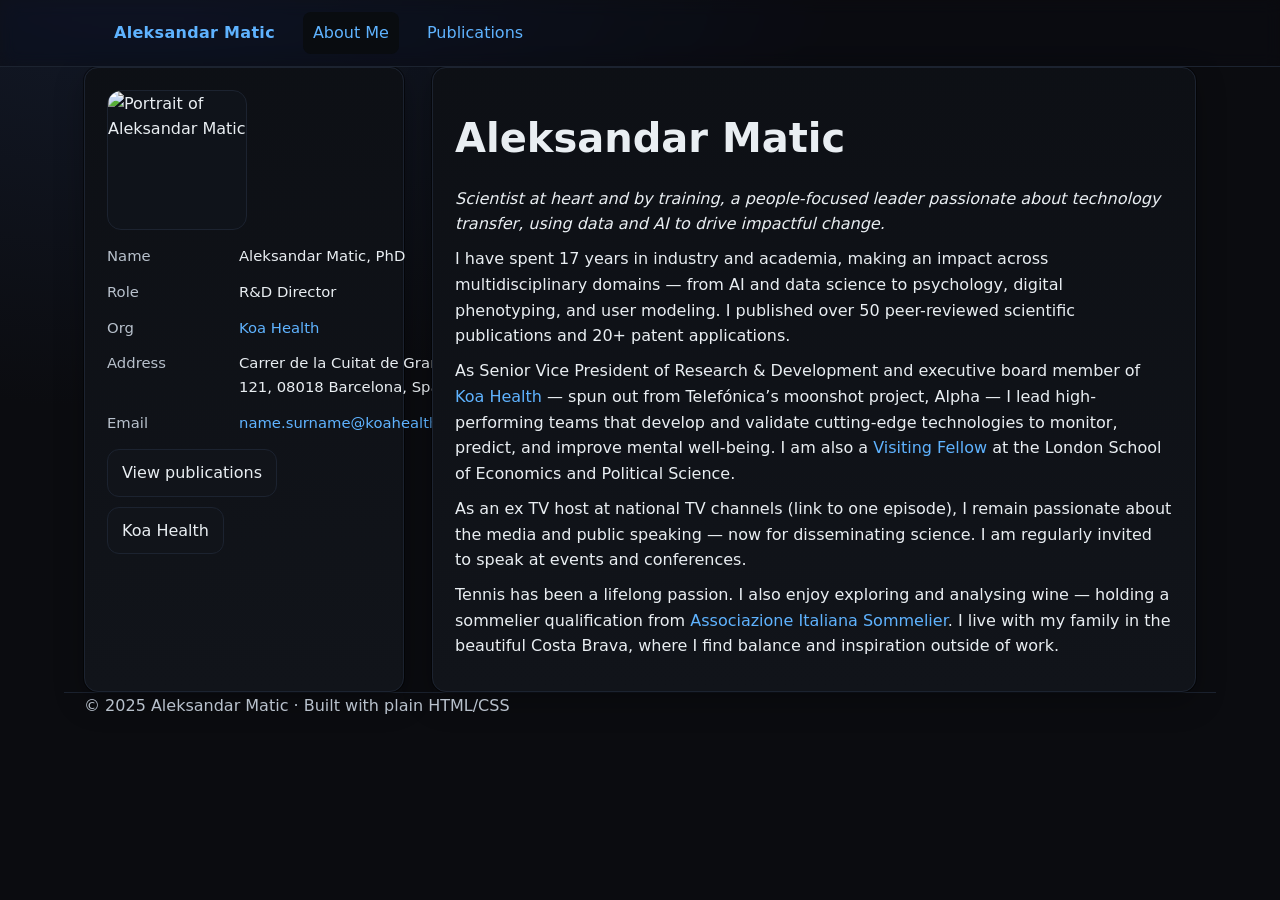
==== index.html @ 0fbc9939 "Add files via upload" ====
<!doctype html>
<html lang="en">
<head>
<meta charset="utf-8">
<meta name="viewport" content="width=device-width, initial-scale=1">
<title>About Me | Aleksandar Matic</title>
<meta name="description" content="Aleksandar Matic, PhD — R&D Director focused on technology transfer and applying data & AI for mental well-being.">
<link rel="stylesheet" href="/styles.css">
<link rel="icon" href="/favicon.ico">
<meta property="og:title" content="Aleksandar Matic — About">
<meta property="og:description" content="Scientist at heart; people-focused leader in AI for mental health.">
<meta property="og:type" content="website">
<meta property="og:url" content="https://www.matic.im/">
<script type="application/ld+json">
{
  "@context": "https://schema.org",
  "@type": "Person",
  "name": "Aleksandar Matic",
  "jobTitle": "R&D Director",
  "affiliation": {
    "@type": "Organization",
    "name": "Koa Health",
    "url": "https://www.koahealth.com"
  },
  "address": {
    "@type": "PostalAddress",
    "addressLocality": "Barcelona",
    "postalCode": "08018",
    "streetAddress": "Carrer de la Cuitat de Granada 121",
    "addressCountry": "ES"
  },
  "url": "https://www.matic.im/",
  "sameAs": [
    "https://www.koahealth.com"
  ],
  "email": "name.surname@koahealth.com"
}
</script>
</head>
<body>
<header>
  <div class="container">
    <nav>
      <a class="brand" href="/">Aleksandar Matic</a>
      <a href="/" aria-current="page">About Me</a>
      <a href="/publications.html">Publications</a>
    </nav>
  </div>
</header>
<main class="container">
  <div class="grid">
    <aside class="card">
      <img class="avatar" src="/assets/profile.png" alt="Portrait of Aleksandar Matic">
      <dl class="kv small">
        <dt>Name</dt><dd>Aleksandar Matic, PhD</dd>
        <dt>Role</dt><dd>R&amp;D Director</dd>
        <dt>Org</dt><dd><a href="https://www.koahealth.com" rel="noopener">Koa Health</a></dd>
        <dt>Address</dt><dd>Carrer de la Cuitat de Granada 121, 08018 Barcelona, Spain</dd>
        <dt>Email</dt><dd><a href="mailto:name.surname@koahealth.com">name.surname@koahealth.com</a></dd>
      </dl>
      <div class="cta">
        <a class="btn" href="/publications.html">View publications</a>
        <a class="btn" href="https://www.koahealth.com" rel="noopener">Koa Health</a>
      </div>
    </aside>
    <section class="card prose">
      <h1>Aleksandar Matic</h1>
      <p class="muted"><em>Scientist at heart and by training, a people-focused leader passionate about technology transfer, using data and AI to drive impactful change.</em></p>
      <p>I have spent 17 years in industry and academia, making an impact across multidisciplinary domains — from AI and data science to psychology, digital phenotyping, and user modeling. I published over 50 peer-reviewed scientific publications and 20+ patent applications.</p>
      <p>As Senior Vice President of Research &amp; Development and executive board member of <a href="https://www.koahealth.com" rel="noopener">Koa Health</a> — spun out from Telefónica’s moonshot project, Alpha — I lead high-performing teams that develop and validate cutting-edge technologies to monitor, predict, and improve mental well-being. I am also a <a href="https://www.lse.ac.uk" rel="noopener">Visiting Fellow</a> at the London School of Economics and Political Science.</p>
      <p>As an ex TV host at national TV channels (link to one episode), I remain passionate about the media and public speaking — now for disseminating science. I am regularly invited to speak at events and conferences.</p>
      <p>Tennis has been a lifelong passion. I also enjoy exploring and analysing wine — holding a sommelier qualification from <a href="https://www.aisitalia.it" rel="noopener">Associazione Italiana Sommelier</a>. I live with my family in the beautiful Costa Brava, where I find balance and inspiration outside of work.</p>
    </section>
  </div>
</main>
<footer class="container">
  <div>© 2025 Aleksandar Matic · Built with plain HTML/CSS</div>
</footer>
</body>
</html>
---- styles.css ----
:root{
  --maxw: 72rem;
  --pad: clamp(14px, 1.8vw, 20px);
  --radius: 14px;
  --bg: #0b0c10;
  --fg: #e9eef2;
  --muted: #b8c1cc;
  --link: #5fb3ff;
  --card: #11141a;
  --border: #1c2330;
}
*{box-sizing:border-box}
html{color-scheme:dark;scroll-behavior:smooth}
body{
  margin:0;
  font: 16px/1.6 system-ui, -apple-system, Segoe UI, Roboto, Helvetica, Arial, Apple Color Emoji, Segoe UI Emoji;
  background: radial-gradient(1200px 800px at 10% -10%, #121826 10%, transparent 60%) no-repeat, var(--bg);
  color: var(--fg);
}
a{color:var(--link);text-decoration:none}
a:hover{text-decoration:underline}
.container{max-width:var(--maxw);margin:0 auto;padding:0 var(--pad)}
header{
  position: sticky; top:0; backdrop-filter:saturate(160%) blur(8px);
  background: color-mix(in oklab, var(--bg), transparent 60%);
  border-bottom:1px solid var(--border);
}
nav{display:flex;align-items:center;gap:18px; padding:12px var(--pad)}
nav .brand{font-weight:700;letter-spacing:.3px}
nav a{padding:8px 10px;border-radius:8px}
nav a[aria-current="page"]{background:color-mix(in oklab,var(--card),#000 20%);}
main{padding-block: clamp(20px, 6vw, 60px)}
.grid{display:grid;grid-template-columns:1fr; gap: clamp(16px, 3vw, 28px)}
@media (min-width: 860px){.grid{grid-template-columns: 320px 1fr}}
.card{
  background: linear-gradient(180deg, color-mix(in oklab, var(--card), #000 10%), color-mix(in oklab, var(--card), #000 0%));
  border:1px solid var(--border);
  border-radius: var(--radius);
  padding: clamp(14px, 2vw, 22px);
  box-shadow: 0 0 0 1px color-mix(in oklab, #000, transparent 50%), 0 10px 30px rgba(0,0,0,.28);
}
h1,h2,h3{line-height:1.2;margin:.6em 0}
h1{font-size: clamp(26px, 4.2vw, 40px)}
h2{font-size: clamp(20px, 3vw, 26px)}
h3{font-size: clamp(18px, 2.6vw, 22px)}
.prose p{margin:.6em 0;color:var(--fg)}
.muted{color:var(--muted)}
.avatar{
  width:140px; aspect-ratio:1/1; border-radius: 14px; display:block; object-fit:cover;
  border:1px solid var(--border); background:#0f131a;
}
.kv{display:grid;grid-template-columns:120px 1fr;gap:12px;align-items:start}
.kv dt{color:var(--muted)}
.kv dd{margin:0}
.cta{display:flex;gap:10px;flex-wrap:wrap;margin-top:10px}
.btn{
  border:1px solid var(--border); padding:10px 14px;border-radius:12px;background:var(--card);color:var(--fg);text-decoration:none
}
.btn:hover{border-color:color-mix(in oklab, var(--link), var(--border) 70%)}
.publist{list-style: none; padding:0; margin:0}
.publist li{padding:12px;border-bottom:1px dashed var(--border)}
.publist li a{word-break:break-word}
footer{padding: 40px var(--pad); border-top:1px solid var(--border); color:var(--muted)}
.small{font-size:.925rem}
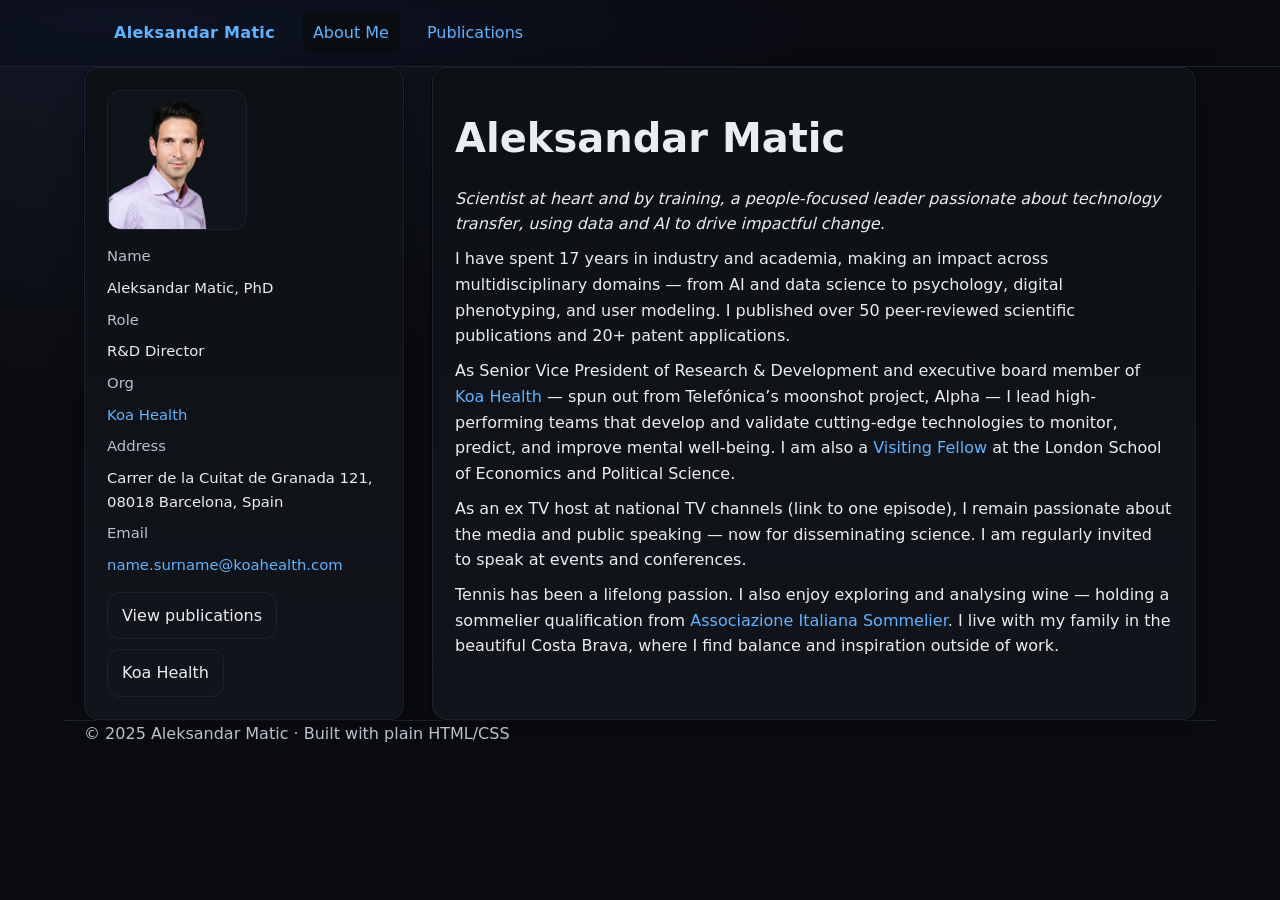
==== commit b753a84c: "Add files via upload" ====
--- a/index.html
+++ b/index.html
@@ -50,7 +50,7 @@
 <main class="container">
   <div class="grid">
     <aside class="card">
-      <img class="avatar" src="/assets/profile.png" alt="Portrait of Aleksandar Matic">
+      <img class="avatar" src="/assets/Profile.png" alt="Portrait of Aleksandar Matic">
       <dl class="kv small">
         <dt>Name</dt><dd>Aleksandar Matic, PhD</dd>
         <dt>Role</dt><dd>R&amp;D Director</dd>
--- a/styles.css
+++ b/styles.css
@@ -50,7 +50,14 @@
   width:140px; aspect-ratio:1/1; border-radius: 14px; display:block; object-fit:cover;
   border:1px solid var(--border); background:#0f131a;
 }
-.kv{display:grid;grid-template-columns:120px 1fr;gap:12px;align-items:start}
+.kv {
+  display:grid;
+  grid-template-columns:1fr;
+  gap:8px;
+  align-items:start;
+  word-break:break-word;
+}
+
 .kv dt{color:var(--muted)}
 .kv dd{margin:0}
 .cta{display:flex;gap:10px;flex-wrap:wrap;margin-top:10px}
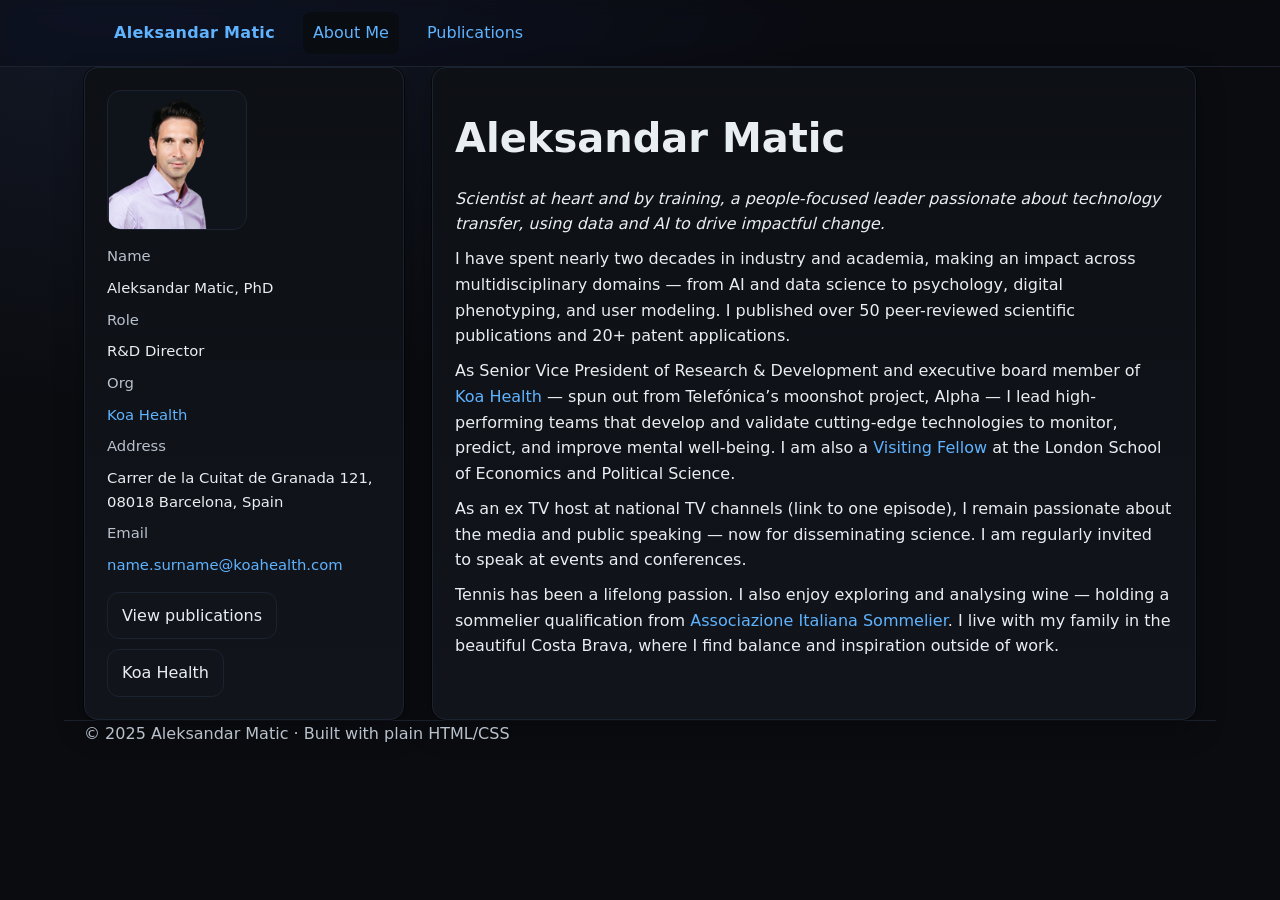
==== commit 4284cefe: "Add files via upload" ====
--- a/index.html
+++ b/index.html
@@ -66,7 +66,7 @@
     <section class="card prose">
       <h1>Aleksandar Matic</h1>
       <p class="muted"><em>Scientist at heart and by training, a people-focused leader passionate about technology transfer, using data and AI to drive impactful change.</em></p>
-      <p>I have spent 17 years in industry and academia, making an impact across multidisciplinary domains — from AI and data science to psychology, digital phenotyping, and user modeling. I published over 50 peer-reviewed scientific publications and 20+ patent applications.</p>
+      <p>I have spent nearly two decades in industry and academia, making an impact across multidisciplinary domains — from AI and data science to psychology, digital phenotyping, and user modeling. I published over 50 peer-reviewed scientific publications and 20+ patent applications.</p>
       <p>As Senior Vice President of Research &amp; Development and executive board member of <a href="https://www.koahealth.com" rel="noopener">Koa Health</a> — spun out from Telefónica’s moonshot project, Alpha — I lead high-performing teams that develop and validate cutting-edge technologies to monitor, predict, and improve mental well-being. I am also a <a href="https://www.lse.ac.uk" rel="noopener">Visiting Fellow</a> at the London School of Economics and Political Science.</p>
       <p>As an ex TV host at national TV channels (link to one episode), I remain passionate about the media and public speaking — now for disseminating science. I am regularly invited to speak at events and conferences.</p>
       <p>Tennis has been a lifelong passion. I also enjoy exploring and analysing wine — holding a sommelier qualification from <a href="https://www.aisitalia.it" rel="noopener">Associazione Italiana Sommelier</a>. I live with my family in the beautiful Costa Brava, where I find balance and inspiration outside of work.</p>
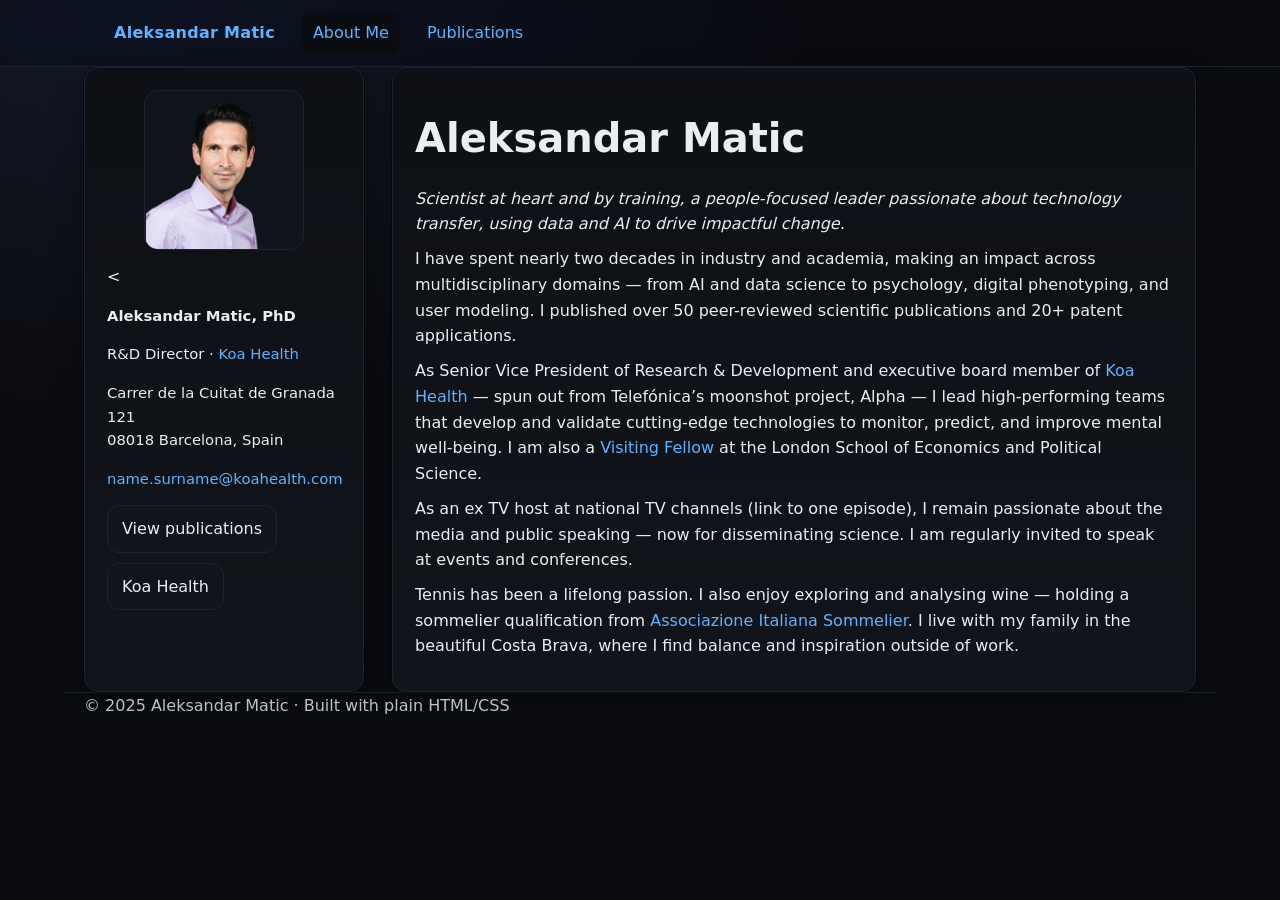
==== commit 44f43500: "Add files via upload" ====
--- a/index.html
+++ b/index.html
@@ -51,13 +51,13 @@
   <div class="grid">
     <aside class="card">
       <img class="avatar" src="/assets/Profile.png" alt="Portrait of Aleksandar Matic">
-      <dl class="kv small">
-        <dt>Name</dt><dd>Aleksandar Matic, PhD</dd>
-        <dt>Role</dt><dd>R&amp;D Director</dd>
-        <dt>Org</dt><dd><a href="https://www.koahealth.com" rel="noopener">Koa Health</a></dd>
-        <dt>Address</dt><dd>Carrer de la Cuitat de Granada 121, 08018 Barcelona, Spain</dd>
-        <dt>Email</dt><dd><a href="mailto:name.surname@koahealth.com">name.surname@koahealth.com</a></dd>
-      </dl>
+      <<div class="contact-block small">
+        <p><strong>Aleksandar Matic, PhD</strong></p>
+        <p>R&amp;D Director · <a href="https://www.koahealth.com" rel="noopener">Koa Health</a></p>
+        <p>Carrer de la Cuitat de Granada 121<br>08018 Barcelona, Spain</p>
+        <p><a href="mailto:name.surname@koahealth.com">name.surname@koahealth.com</a></p>
+      </div>
+      
       <div class="cta">
         <a class="btn" href="/publications.html">View publications</a>
         <a class="btn" href="https://www.koahealth.com" rel="noopener">Koa Health</a>
--- a/styles.css
+++ b/styles.css
@@ -1,5 +1,4 @@
-
-:root{
+:root {
   --maxw: 72rem;
   --pad: clamp(14px, 1.8vw, 20px);
   --radius: 14px;
@@ -10,63 +9,220 @@
   --card: #11141a;
   --border: #1c2330;
 }
-*{box-sizing:border-box}
-html{color-scheme:dark;scroll-behavior:smooth}
-body{
-  margin:0;
-  font: 16px/1.6 system-ui, -apple-system, Segoe UI, Roboto, Helvetica, Arial, Apple Color Emoji, Segoe UI Emoji;
-  background: radial-gradient(1200px 800px at 10% -10%, #121826 10%, transparent 60%) no-repeat, var(--bg);
+
+* {
+  box-sizing: border-box;
+}
+
+html {
+  color-scheme: dark;
+  scroll-behavior: smooth;
+}
+
+body {
+  margin: 0;
+  font: 16px/1.6 system-ui, -apple-system, Segoe UI, Roboto, Helvetica, Arial,
+    Apple Color Emoji, Segoe UI Emoji;
+  background: radial-gradient(1200px 800px at 10% -10%, #121826 10%, transparent 60%)
+      no-repeat,
+    var(--bg);
   color: var(--fg);
 }
-a{color:var(--link);text-decoration:none}
-a:hover{text-decoration:underline}
-.container{max-width:var(--maxw);margin:0 auto;padding:0 var(--pad)}
-header{
-  position: sticky; top:0; backdrop-filter:saturate(160%) blur(8px);
+
+a {
+  color: var(--link);
+  text-decoration: none;
+}
+
+a:hover {
+  text-decoration: underline;
+}
+
+.container {
+  max-width: var(--maxw);
+  margin: 0 auto;
+  padding: 0 var(--pad);
+}
+
+header {
+  position: sticky;
+  top: 0;
+  backdrop-filter: saturate(160%) blur(8px);
   background: color-mix(in oklab, var(--bg), transparent 60%);
-  border-bottom:1px solid var(--border);
-}
-nav{display:flex;align-items:center;gap:18px; padding:12px var(--pad)}
-nav .brand{font-weight:700;letter-spacing:.3px}
-nav a{padding:8px 10px;border-radius:8px}
-nav a[aria-current="page"]{background:color-mix(in oklab,var(--card),#000 20%);}
-main{padding-block: clamp(20px, 6vw, 60px)}
-.grid{display:grid;grid-template-columns:1fr; gap: clamp(16px, 3vw, 28px)}
-@media (min-width: 860px){.grid{grid-template-columns: 320px 1fr}}
-.card{
-  background: linear-gradient(180deg, color-mix(in oklab, var(--card), #000 10%), color-mix(in oklab, var(--card), #000 0%));
-  border:1px solid var(--border);
+  border-bottom: 1px solid var(--border);
+}
+
+nav {
+  display: flex;
+  align-items: center;
+  gap: 18px;
+  padding: 12px var(--pad);
+}
+
+nav .brand {
+  font-weight: 700;
+  letter-spacing: 0.3px;
+}
+
+nav a {
+  padding: 8px 10px;
+  border-radius: 8px;
+}
+
+nav a[aria-current="page"] {
+  background: color-mix(in oklab, var(--card), #000 20%);
+}
+
+main {
+  padding-block: clamp(20px, 6vw, 60px);
+}
+
+.grid {
+  display: grid;
+  grid-template-columns: 1fr;
+  gap: clamp(16px, 3vw, 28px);
+}
+
+@media (min-width: 860px) {
+  .grid {
+    grid-template-columns: 280px 1fr;
+  }
+}
+
+.card {
+  background: linear-gradient(
+    180deg,
+    color-mix(in oklab, var(--card), #000 10%),
+    color-mix(in oklab, var(--card), #000 0%)
+  );
+  border: 1px solid var(--border);
   border-radius: var(--radius);
   padding: clamp(14px, 2vw, 22px);
-  box-shadow: 0 0 0 1px color-mix(in oklab, #000, transparent 50%), 0 10px 30px rgba(0,0,0,.28);
-}
-h1,h2,h3{line-height:1.2;margin:.6em 0}
-h1{font-size: clamp(26px, 4.2vw, 40px)}
-h2{font-size: clamp(20px, 3vw, 26px)}
-h3{font-size: clamp(18px, 2.6vw, 22px)}
-.prose p{margin:.6em 0;color:var(--fg)}
-.muted{color:var(--muted)}
-.avatar{
-  width:140px; aspect-ratio:1/1; border-radius: 14px; display:block; object-fit:cover;
-  border:1px solid var(--border); background:#0f131a;
-}
+  box-shadow: 0 0 0 1px color-mix(in oklab, #000, transparent 50%),
+    0 10px 30px rgba(0, 0, 0, 0.28);
+}
+
+h1,
+h2,
+h3 {
+  line-height: 1.2;
+  margin: 0.6em 0;
+}
+
+h1 {
+  font-size: clamp(26px, 4.2vw, 40px);
+}
+
+h2 {
+  font-size: clamp(20px, 3vw, 26px);
+}
+
+h3 {
+  font-size: clamp(18px, 2.6vw, 22px);
+}
+
+.prose p {
+  margin: 0.6em 0;
+  color: var(--fg);
+}
+
+.muted {
+  color: var(--muted);
+}
+
+/* --- Avatar fix --- */
+.avatar {
+  width: 160px;
+  aspect-ratio: 1 / 1;
+  border-radius: 14px;
+  display: block;
+  object-fit: cover;
+  border: 1px solid var(--border);
+  background: #0f131a;
+
+  /* centers inside its card */
+  margin-left: auto;
+  margin-right: auto;
+  margin-bottom: 14px;
+}
+
+
+/* --- Details fix --- */
 .kv {
-  display:grid;
-  grid-template-columns:1fr;
-  gap:8px;
-  align-items:start;
-  word-break:break-word;
-}
-
-.kv dt{color:var(--muted)}
-.kv dd{margin:0}
-.cta{display:flex;gap:10px;flex-wrap:wrap;margin-top:10px}
-.btn{
-  border:1px solid var(--border); padding:10px 14px;border-radius:12px;background:var(--card);color:var(--fg);text-decoration:none
-}
-.btn:hover{border-color:color-mix(in oklab, var(--link), var(--border) 70%)}
-.publist{list-style: none; padding:0; margin:0}
-.publist li{padding:12px;border-bottom:1px dashed var(--border)}
-.publist li a{word-break:break-word}
-footer{padding: 40px var(--pad); border-top:1px solid var(--border); color:var(--muted)}
-.small{font-size:.925rem}
+  display: grid;
+  grid-template-columns: 1fr;
+  gap: 8px;
+  align-items: start;
+}
+
+.kv dt {
+  color: var(--muted);
+}
+
+.kv dd {
+  margin: 0;
+  overflow-wrap: anywhere;
+  word-break: break-word;
+}
+
+@media (min-width: 860px) {
+  .kv {
+    grid-template-columns: 120px 1fr;
+  }
+}
+
+.cta {
+  display: flex;
+  gap: 10px;
+  flex-wrap: wrap;
+  margin-top: 10px;
+}
+
+.btn {
+  border: 1px solid var(--border);
+  padding: 10px 14px;
+  border-radius: 12px;
+  background: var(--card);
+  color: var(--fg);
+  text-decoration: none;
+}
+
+.btn:hover {
+  border-color: color-mix(in oklab, var(--link), var(--border) 70%);
+}
+
+.publist {
+  list-style: none;
+  padding: 0;
+  margin: 0;
+}
+
+.publist li {
+  padding: 12px;
+  border-bottom: 1px dashed var(--border);
+}
+
+.publist li a {
+  word-break: break-word;
+}
+
+footer {
+  padding: 40px var(--pad);
+  border-top: 1px solid var(--border);
+  color: var(--muted);
+}
+
+.small {
+  font-size: 0.925rem;
+}
+
+@media (max-width: 859px) {
+  aside.card {
+    text-align: center;
+  }
+  .kv {
+    text-align: left; /* keep labels tidy */
+    margin: 0 auto;
+    max-width: 90%;
+  }
+}
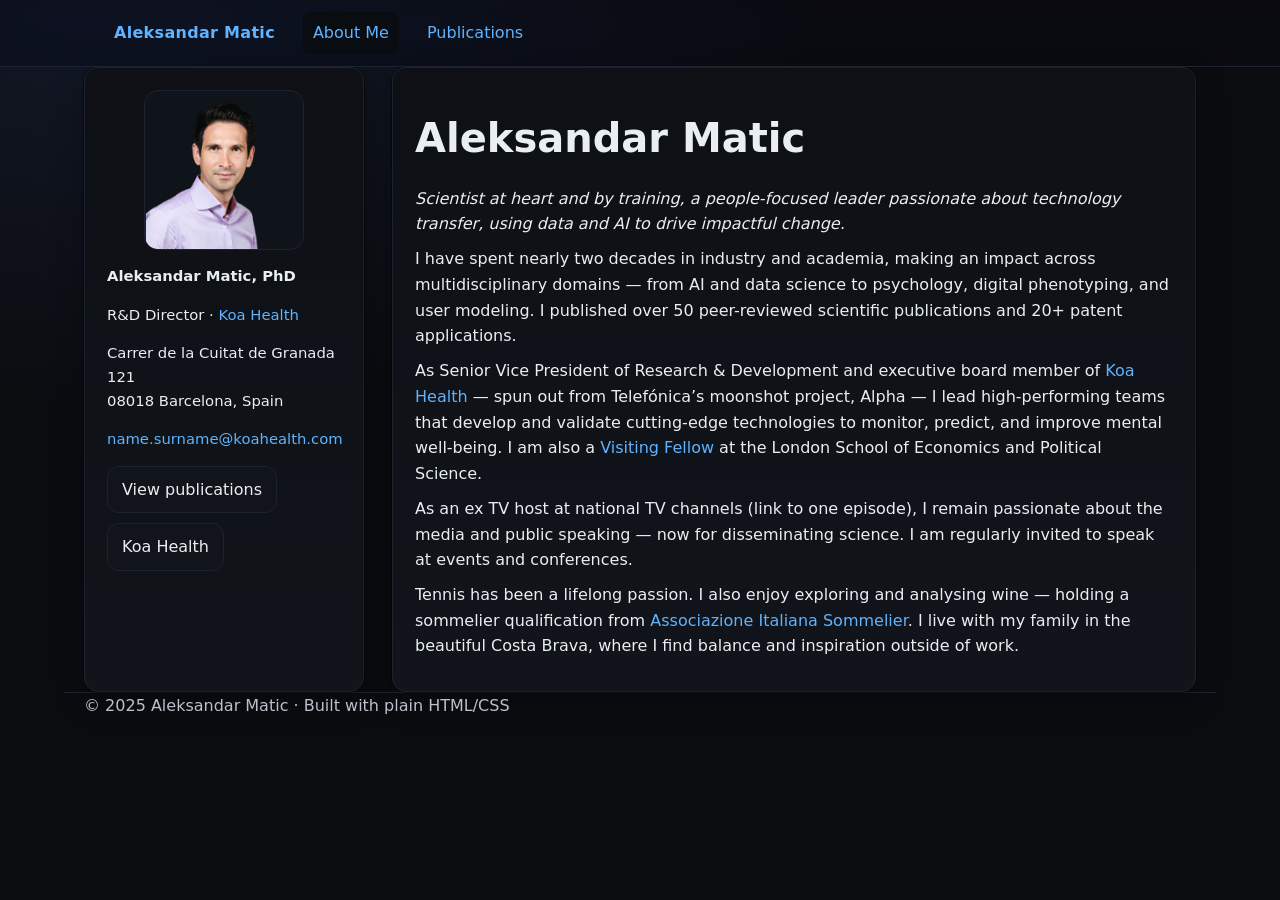
==== commit 4f80fc2f: "Add files via upload" ====
--- a/index.html
+++ b/index.html
@@ -51,7 +51,7 @@
   <div class="grid">
     <aside class="card">
       <img class="avatar" src="/assets/Profile.png" alt="Portrait of Aleksandar Matic">
-      <<div class="contact-block small">
+      <div class="contact-block small">
         <p><strong>Aleksandar Matic, PhD</strong></p>
         <p>R&amp;D Director · <a href="https://www.koahealth.com" rel="noopener">Koa Health</a></p>
         <p>Carrer de la Cuitat de Granada 121<br>08018 Barcelona, Spain</p>
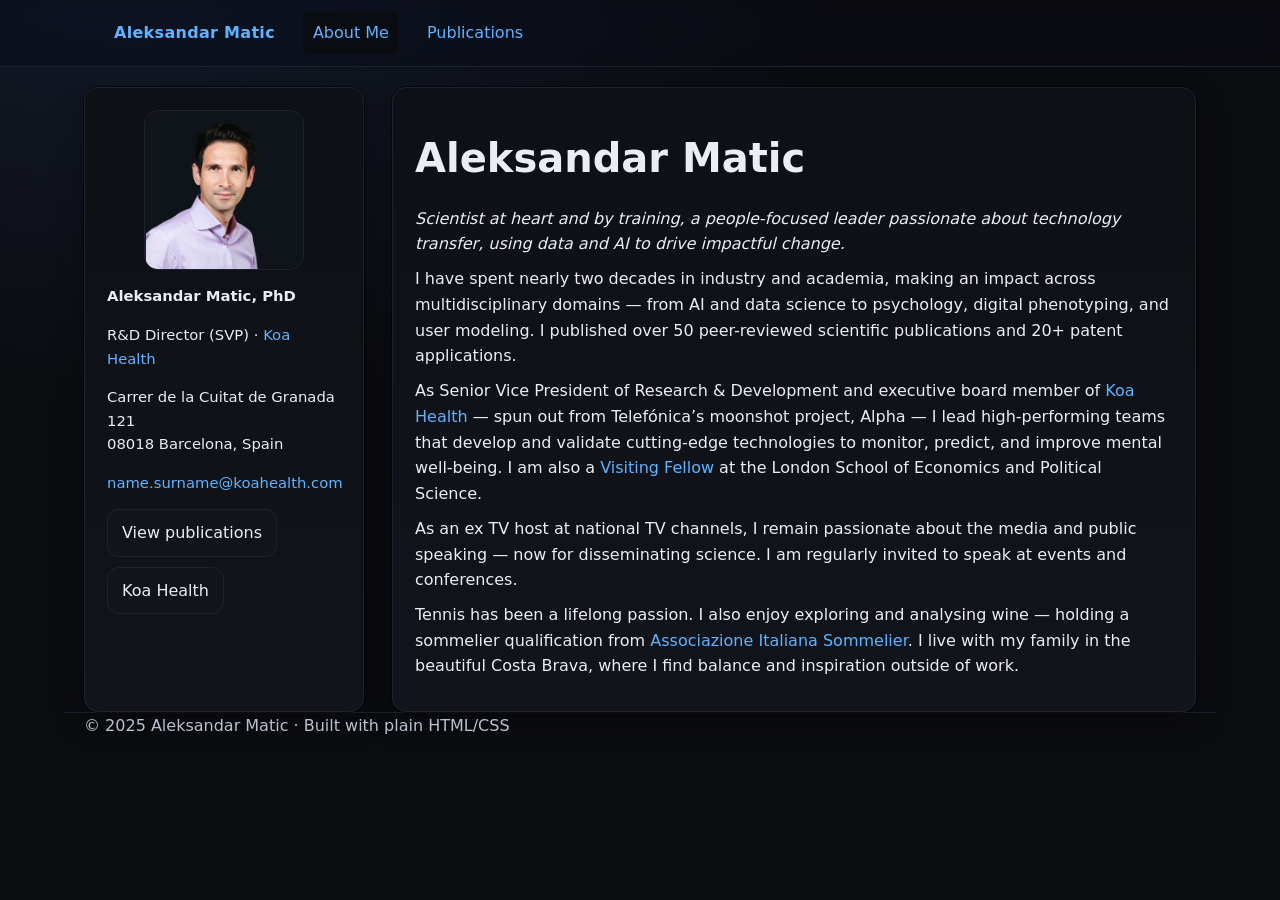
==== commit 46528f7d: "Add files via upload" ====
--- a/index.html
+++ b/index.html
@@ -53,7 +53,7 @@
       <img class="avatar" src="/assets/Profile.png" alt="Portrait of Aleksandar Matic">
       <div class="contact-block small">
         <p><strong>Aleksandar Matic, PhD</strong></p>
-        <p>R&amp;D Director · <a href="https://www.koahealth.com" rel="noopener">Koa Health</a></p>
+        <p>R&amp;D Director (SVP) · <a href="https://www.koahealth.com" rel="noopener">Koa Health</a></p>
         <p>Carrer de la Cuitat de Granada 121<br>08018 Barcelona, Spain</p>
         <p><a href="mailto:name.surname@koahealth.com">name.surname@koahealth.com</a></p>
       </div>
@@ -67,8 +67,8 @@
       <h1>Aleksandar Matic</h1>
       <p class="muted"><em>Scientist at heart and by training, a people-focused leader passionate about technology transfer, using data and AI to drive impactful change.</em></p>
       <p>I have spent nearly two decades in industry and academia, making an impact across multidisciplinary domains — from AI and data science to psychology, digital phenotyping, and user modeling. I published over 50 peer-reviewed scientific publications and 20+ patent applications.</p>
-      <p>As Senior Vice President of Research &amp; Development and executive board member of <a href="https://www.koahealth.com" rel="noopener">Koa Health</a> — spun out from Telefónica’s moonshot project, Alpha — I lead high-performing teams that develop and validate cutting-edge technologies to monitor, predict, and improve mental well-being. I am also a <a href="https://www.lse.ac.uk" rel="noopener">Visiting Fellow</a> at the London School of Economics and Political Science.</p>
-      <p>As an ex TV host at national TV channels (link to one episode), I remain passionate about the media and public speaking — now for disseminating science. I am regularly invited to speak at events and conferences.</p>
+      <p>As Senior Vice President of Research &amp; Development and executive board member of <a href="https://www.koahealth.com" rel="noopener">Koa Health</a> — spun out from Telefónica’s moonshot project, Alpha — I lead high-performing teams that develop and validate cutting-edge technologies to monitor, predict, and improve mental well-being. I am also a <a href="https://www.lse.ac.uk/people/aleksandar-matic" rel="noopener">Visiting Fellow</a> at the London School of Economics and Political Science.</p>
+      <p>As an ex TV host at national TV channels, I remain passionate about the media and public speaking — now for disseminating science. I am regularly invited to speak at events and conferences.</p>
       <p>Tennis has been a lifelong passion. I also enjoy exploring and analysing wine — holding a sommelier qualification from <a href="https://www.aisitalia.it" rel="noopener">Associazione Italiana Sommelier</a>. I live with my family in the beautiful Costa Brava, where I find balance and inspiration outside of work.</p>
     </section>
   </div>
--- a/styles.css
+++ b/styles.css
@@ -226,3 +226,7 @@
     max-width: 90%;
   }
 }
+/* Give some breathing room below the nav bar */
+header {
+  margin-bottom: 20px;
+}
